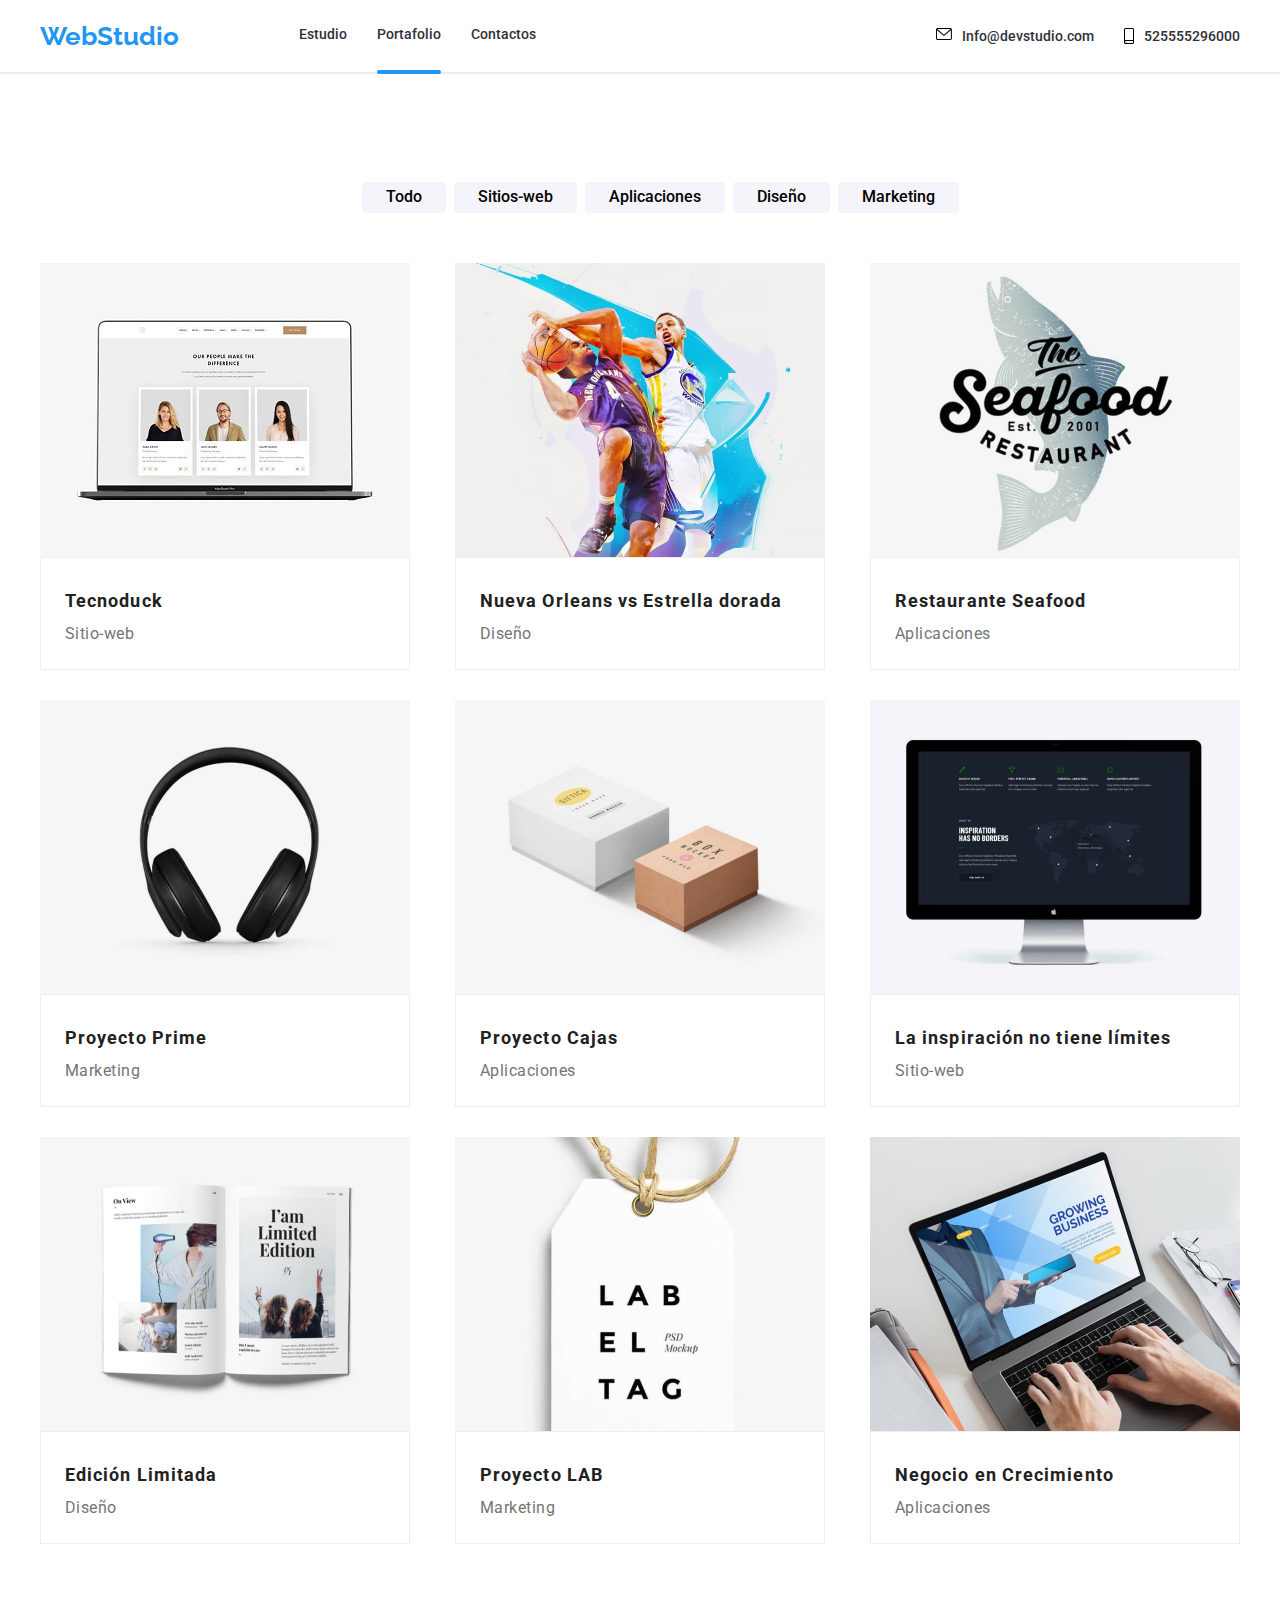
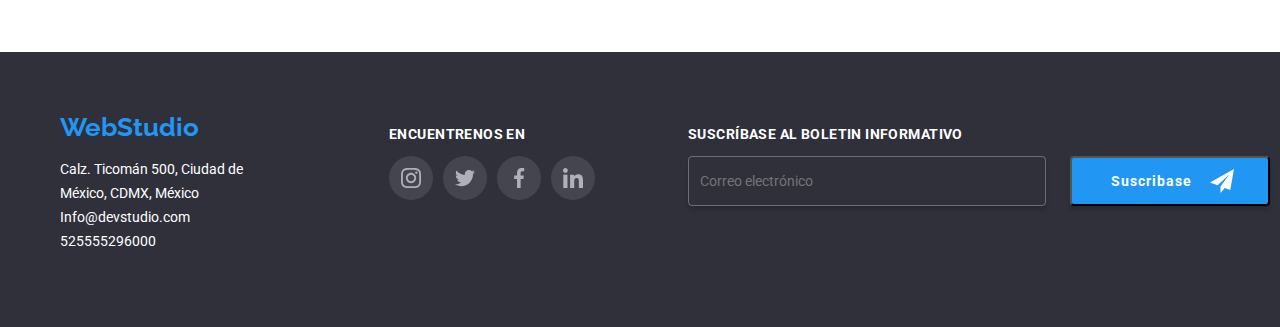
==== portafolio.html @ 66fce240 "actualiza6" ====
<!DOCTYPE html>
<html>
  <head>
    <link
      rel="stylesheet"
      href="https://cdnjs.cloudflare.com/ajax/libs/modern-normalize/2.0.0/modern-normalize.min.css"
    />

    <link rel="preconnect" href="https://fonts.googleapis.com" />
    <link rel="preconnect" href="https://fonts.gstatic.com" crossorigin />
    <link
      href="https://fonts.googleapis.com/css2?family=Raleway:wght@700&family=Roboto:wght@400;500;700;900&display=swap"
      rel="stylesheet"
    />

    <link rel="stylesheet" href="./css/styles.css" />

    <title>Portafolio</title>
  </head>
  <body>
    <header class="header">
      <div class="container container-header">
        <nav class="navigation">
          <a class="link-principal" href="./index.html"> WebStudio</a>
          <ul class="list">
            <li class="list-item">
              <a class="link" href="./index.html">Estudio</a>
            </li>
            <li class="list-item">
              <a class="link current" href="./portafolio.html">Portafolio</a>
            </li>
            <li class="list-item"><a class="link" href="*">Contactos</a></li>
          </ul>
        </nav>
        <ul class="nav_contact">
          <li class="list-item-icons">
            <svg class="icon" width="16" height="12">
              <use
                href="./images/iconss/symbol-defs.svg#icon-sobre-activable"
              ></use>
            </svg>

            <a class="link link_studio" href="mailto:info@devstudio.com"
              >Info@devstudio.com</a
            >
          </li>

          <li class="list-item-icons">
            <svg class="icon" width="10" height="16">
              <use
                href="./images/iconss/symbol-defs.svg#icon-telfono-inteligente"
              ></use>
            </svg>

            <a class="link" href="tel:+52 55 5529 6000"> 525555296000</a>
          </li>
        </ul>
      </div>
    </header>

    <main>
      <section class="filter section">
        <div class="container">
          <ul class="principal-buttons">
            <li><button class="buttons" type="button">Todo</button></li>
            <li><button class="buttons" type="button">Sitios-web</button></li>
            <li>
              <button class="buttons" type="button">Aplicaciones</button>
            </li>
            <li><button class="buttons" type="button">Diseño</button></li>
            <li><button class="buttons" type="button">Marketing</button></li>
          </ul>

          <ul class="img-container-portafolio">
            <li class="card2">
              <div class="card-image">
                <div class="card-emergent">
                  <p>
                    Tecnoduck es una plataforma de distribución de coronavirus
                    de última generación. Las compañías usan esta plataforma
                    para el espionaje digital y los ataques a los servidores
                    seguros de la competencia.
                  </p>
                </div>
                <img
                  class="img-portafolio"
                  src="./images/tecnoduck.jpg"
                  alt="tecnoduck"
                  width="370"
                />
              </div>

              <div class="cards-portafolio">
                <h3 class="titles-portafolio">Tecnoduck</h3>

                <p class="paragraphs-portafolio">Sitio-web</p>
              </div>
            </li>

            <li class="card2">
              <div class="card-image">
                <div class="card-emergent">
                  <p>
                    Tecnoduck es una plataforma de distribución de coronavirus
                    de última generación. Las compañías usan esta plataforma
                    para el espionaje digital y los ataques a los servidores
                    seguros de la competencia.
                  </p>
                </div>
                <img
                  class="img-portafolio"
                  src="./images/poster_nueva_orleans.jpg"
                  alt="Poster de nueva orleans"
                  width="370"
                />
              </div>
              <div class="cards-portafolio">
                <h3 class="titles-portafolio">
                  Nueva Orleans vs Estrella dorada
                </h3>
                <p class="paragraphs-portafolio">Diseño</p>
              </div>
            </li>

            <li class="card2">
              <div class="card-image">
                <div class="card-emergent">
                  <p>
                    Tecnoduck es una plataforma de distribución de coronavirus
                    de última generación. Las compañías usan esta plataforma
                    para el espionaje digital y los ataques a los servidores
                    seguros de la competencia.
                  </p>
                </div>
                <img
                  class="img-portafolio"
                  src="./images/restaurante_seafood.jpg"
                  alt="restaurante seafood"
                  width="370"
                />
              </div>
              <div class="cards-portafolio">
                <h3 class="titles-portafolio">Restaurante Seafood</h3>
                <p class="paragraphs-portafolio">Aplicaciones</p>
              </div>
            </li>

            <li class="card2">
              <div class="card-image">
                <div class="card-emergent">
                  <p>
                    Tecnoduck es una plataforma de distribución de coronavirus
                    de última generación. Las compañías usan esta plataforma
                    para el espionaje digital y los ataques a los servidores
                    seguros de la competencia.
                  </p>
                </div>
                <img
                  class="img-portafolio"
                  src="./images/proyecto_prime.jpg"
                  alt="Proyecto Prime"
                  width="370"
                />
              </div>
              <div class="cards-portafolio">
                <h3 class="titles-portafolio">Proyecto Prime</h3>
                <p class="paragraphs-portafolio">Marketing</p>
              </div>
            </li>

            <li class="card2">
              <div class="card-image">
                <div class="card-emergent">
                  <p>
                    Tecnoduck es una plataforma de distribución de coronavirus
                    de última generación. Las compañías usan esta plataforma
                    para el espionaje digital y los ataques a los servidores
                    seguros de la competencia.
                  </p>
                </div>
                <img
                  class="img-portafolio"
                  src="./images/proyecto_cajas.jpg"
                  alt="Proyecto Cajas"
                  width="370"
                />
              </div>
              <div class="cards-portafolio">
                <h3 class="titles-portafolio">Proyecto Cajas</h3>
                <p class="paragraphs-portafolio">Aplicaciones</p>
              </div>
            </li>

            <li class="card2">
              <div class="card-image">
                <div class="card-emergent">
                  <p>
                    Tecnoduck es una plataforma de distribución de coronavirus
                    de última generación. Las compañías usan esta plataforma
                    para el espionaje digital y los ataques a los servidores
                    seguros de la competencia.
                  </p>
                </div>
                <img
                  class="img-portafolio"
                  src="./images/la_inspiracion.jpg"
                  alt="La inspiración no tiene límites"
                  width="370"
                />
              </div>
              <div class="cards-portafolio">
                <h3 class="titles-portafolio">
                  La inspiración no tiene límites
                </h3>
                <p class="paragraphs-portafolio">Sitio-web</p>
              </div>
            </li>

            <li class="card2">
              <div class="card-image">
                <div class="card-emergent">
                  <p>
                    Tecnoduck es una plataforma de distribución de coronavirus
                    de última generación. Las compañías usan esta plataforma
                    para el espionaje digital y los ataques a los servidores
                    seguros de la competencia.
                  </p>
                </div>
                <img
                  class="img-portafolio"
                  src="./images/edicion_limitada.jpg"
                  alt="Edición Limitada"
                  width="370"
                />
              </div>
              <div class="cards-portafolio">
                <h3 class="titles-portafolio">Edición Limitada</h3>
                <p class="paragraphs-portafolio">Diseño</p>
              </div>
            </li>

            <li class="card2">
              <div class="card-image">
                <div class="card-emergent">
                  <p>
                    Tecnoduck es una plataforma de distribución de coronavirus
                    de última generación. Las compañías usan esta plataforma
                    para el espionaje digital y los ataques a los servidores
                    seguros de la competencia.
                  </p>
                </div>
                <img
                  class="img-portafolio"
                  src="./images/Proyecto_lab.jpg"
                  alt="Proyecto LAB"
                  width="370"
                />
              </div>
              <div class="cards-portafolio">
                <h3 class="titles-portafolio">Proyecto LAB</h3>
                <p class="paragraphs-portafolio">Marketing</p>
              </div>
            </li>

            <li class="card2">
              <div class="card-image">
                <div class="card-emergent">
                  <p>
                    Tecnoduck es una plataforma de distribución de coronavirus
                    de última generación. Las compañías usan esta plataforma
                    para el espionaje digital y los ataques a los servidores
                    seguros de la competencia.
                  </p>
                </div>
                <img
                  class="img-portafolio"
                  src="./images/Negocio_en_crecimiento.jpg"
                  alt="Negocio en Crecimiento"
                  width="370"
                />
              </div>
              <div class="cards-portafolio">
                <h3 class="titles-portafolio">Negocio en Crecimiento</h3>
                <p class="paragraphs-portafolio">Aplicaciones</p>
              </div>
            </li>
          </ul>
        </div>
      </section>
    </main>
    <footer class="footer1">
      <div class="container container-final">
        <div class="adress-icons">
          <a class="link-principal" href="./index.html"> WebStudio</a>

          <address class="address">
            <ul class="contacts-final">
              <li>
                <a
                  class="link2"
                  href="https://goo.gl/maps/sApscnZLmaC8KfHd9"
                  target="_blank"
                  rel="noopener noreferrer"
                  >Calz. Ticomán 500, Ciudad de México, CDMX, México
                </a>
              </li>
              <li>
                <a class="link2" href="mailto:info@devstudio.com"
                  >Info@devstudio.com</a
                >
              </li>
              <li>
                <a class="link2" href="tel:+52 55 5529 6000"> 525555296000</a>
              </li>
            </ul>
          </address>
        </div>
        <div class="container-footer">
          <h3 class="title-footer">ENCUENTRENOS EN</h3>
          <ul class="icons-footer">
            <li class="icons-items-fot">
              <svg class="icons-redes-fot" width="44" height="44">
                <use
                  href="./images/iconss/symbol-defs.svg#icon-instagram-2"
                  width="20"
                  height="20"
                ></use>
              </svg>
            </li>
            <li class="icons-items-fot">
              <svg class="icons-redes-fot" width="44" height="44">
                <use
                  href="./images/iconss/symbol-defs.svg#icon-twitter-1"
                  width="20"
                  height="20"
                ></use>
              </svg>
            </li>
            <li class="icons-items-fot">
              <svg class="icons-redes-fot" width="44" height="44">
                <use
                  href="./images/iconss/symbol-defs.svg#icon-facebook-1"
                  width="20"
                  height="20"
                ></use>
              </svg>
            </li>
            <li class="icons-items-fot">
              <svg class="icons-redes-fot" width="44" height="44">
                <use
                  href="./images/iconss/symbol-defs.svg#icon-linkedin-1"
                  width="20"
                  height="20"
                ></use>
              </svg>
            </li>
          </ul>
        </div>
        <div class="suscribete">
          <form class="suscripcion">
            <h3 class="title-footer">SUSCRÍBASE AL BOLETIN INFORMATIVO</h3>
            <label class="boletin">
              <input
                class="email"
                type="text"
                name="username"
                placeholder="   Correo electrónico"
              />
            </label>
            <button class="suscribase1" type="submit" width="200" height="50">
              Suscribase
              <svg class="icon-send" width="24" height="24">
                <use
                  href="./images/iconss/symbol-defs.svg#icon-enviar-cono"
                ></use>
              </svg>
            </button>
          </form>
        </div>
      </div>
    </footer>
  </body>
</html>
---- css/styles.css ----
:root {
  --primary-text-color: #757575;
  
  --logo-font: Raleway;
  --logo-color: #2196f3;
  --banner-background-color: #2f303a;
  --footer-text-color: #ffffff;
  --background-second-color: #F5F4FA;
  --border-header: #ececec;
  --font-weight-titles: 700;
  --cubic: cubic-bezier(0.4, 0, 0.2, 1);
  
}




body {

    font-family: 'roboto', sans-serif;
    color: #212121;
    font-size: 14px;
    font-weight: 400;
}




.container{
  width: 1200px;
  margin: auto;
  

  
}

.header{
  padding: 12px;
  border-bottom: 2px solid var(--border-header);
  
}


















.nav_contact {
  justify-content: space-between;
  color: var(--footer-text-color);
  line-height: 1.17;
  display: flex;
  list-style-type:none;
  align-items: center;
  
  padding: 0;
  font-weight: 500;
  position: relative;
}








.container-header{
  align-items: center;
  display: flex;
  justify-content: space-between;
  
}













.link {
  
  font-size: 14px;
  line-height: 1.17;
  text-decoration:none; 
  transition: color .250ms var(--cubic);
  color: var(--banner-background-color);

}

.link:hover {
  color: var(--logo-color);
  
}



.link:active {
  color: var(--logo-color);
}



 .link:focus {
  color: var(--logo-color);
}



.current::after {
  position:relative;
  content:"";
  display: block;
  left:0;
  bottom: -28px;
  
  width: 100%;
  height: 4px;
background-color: var(--logo-color);
border-radius: 2px;


    

}




.navigation{
  display: flex;
  justify-content: space-between;
  align-items: center;
}

.list-icons {
  display: flex;
  list-style-type:none;
  justify-content: space-between;
  
gap: 30px;
padding: 0;
}

.icons-introduction {


  align-items: center;

}

.list{
  justify-content: space-between;
  font-size: 14px;
  font-weight: 500;
  display: flex;
  list-style-type:none;
  align-items: flex-start;
gap: 30px;
padding: 0;

}





.section-list-item{
  font-size: 14px;
  text-align: left;
  
}

.container-subsection {
  width: 270px;
  
}


.sub-section1{
  list-style-type:none;
  line-height: 1.17;
  font-weight: var(--font-weight-titles);
  
}


.parr-section1{
  line-height: 1.71;
  color: var(--primary-text-color);
  
}

.parr-section3 {
  color:  var(--primary-text-color);
}


.link-principal {
  
    color: var(--logo-color);
    font-size: 26px
    ;
    line-height: 1.17;
    font-weight: var(--font-weight-titles);
    margin-right: 120px;
    text-decoration:none; 
  }
  
  .link-principal:hover {
    color: var(--logo-color);
  }

 
  
  .link-principal:active {
    color: blue;
  }

  .link-principal {

    font-family: var(--logo-font);
    position: relative;
}



.input-label {
  padding: 8px;
  border-radius: 4px;
border: 1px solid rgba(33, 33, 33, 0.20);
width: 448px;
height: 40px;
flex-shrink: 0;
padding-left: 42px;
cursor: pointer;
}

.input-label:hover{
  border-color: var(--logo-color);
  
}





.label-modal {
  display: flex;
  flex-direction: column;
  margin-bottom: 8px;
text-align: left;


  
}

.label-modal-check {

  
  flex-direction: column;
  margin-bottom: 8px;
text-align: left;
color: #757575;
cursor: pointer;
font-size: 14px;
font-style: normal;
font-weight: 400;
line-height: 24px; /* 171.429% */
letter-spacing: 0.42px;
}

.label-modal-check:before{
content: '';
top: 439px;
border:solid 1px var(--banner-background-color);
border-radius: 2px;
width: 17px;
height: 16px;

position:absolute;
left: 54px;
cursor: pointer;
}

[type="checkbox"]:checked + .label-modal-check::before {
border-color: var(--logo-color);
color: var(--logo-color);
content:url(/images/iconss/ícono\ revisado\ \(2\).svg);
background-color: var(--logo-color);
width: 17px;
height: 17px;
}




.coment-label{
  width: 448px;
height: 120px;
flex-shrink: 0;
border-radius: 4px;
border: 1px solid rgba(33, 33, 33, 0.20);
color: #75757580;
cursor: pointer;
font-size: 12px;
font-style: normal;
font-weight: 400;
line-height: normal;
letter-spacing: 0.12px;
padding-top: 12px;
    padding-bottom: 12px;
    padding-right: 16px;
    padding-left: 16px;


}


.coment-label:hover{
  border-color: var(--logo-color);
}


.casilla {
  justify-content: left;
}

.cuadro-casilla {
  width: 16px;
    height: 15px;
    border-top-width: 1px;
    border-radius: 1px;
    cursor: pointer;
}




.prueba1{
  border-color: #212121;
}



.icon-form-casilla{
 
  position: absolute;
    
cursor: pointer;
width: 16px;
height: 15px;
flex-shrink: 0;
padding-top: 1px;
    border-top-width: 1px;
    margin-top: 0px;
    top: 1px;
}

.icon-form-casilla:active {
  
  fill: var(--logo-color);
}


.icon-form {
  
position:absolute;
display: block;
margin-left: 12px;
margin-top: 11px;
bottom: auto;
margin-bottom: 11px;
cursor: pointer;
}

.icons-forms {
  position: relative;
  
}

.icon-forms:hover {
  color: var(--logo-color),
  color 250ms var(--cubic), fill 250ms var(--cubic);
}


[type="checkbox"]{display:none;}

.icons-check {
  position: relative;
  display: none;
}



.icon-check:hover {
  color: var(--logo-color),
  color 250ms var(--cubic), fill 250ms var(--cubic);
}


.icon-form:hover {
  fill: var(--logo-color);
  color: var(--logo-color),
  color 250ms var(--cubic), fill 250ms var(--cubic);
}



.button-modal {
  margin-top: 10px;
  padding: 12px 32px;
  border: none;
  border-radius: 4px;
  background-color: #2196f3;
  color: #fff;
  font-size: inherit;
  cursor: pointer;
  
}

.button-modal:hover,
.button-modal:focus {
  background-color: #1976d2;
  transition: background-color 250ms var(--cubic), color 250ms var(--cubic), fill 250ms var(--cubic);
}


.title-modal {

  color: #212121;
text-align: center;
margin-top: 0px;
font-size: 20px;
font-style: normal;
font-weight: 700;
line-height: normal;
letter-spacing: 0.6px;
}


.form-modal{
  margin-left: 40px;
  margin-right: 40px;
  
}




.comentarios {
  margin-bottom: 20px;

flex-shrink: 0;
}




.title1{
  justify-content: space-between;
    font-size: 44px;
    line-height: 1.17;
    font-weight: 900;
    text-align: center;
    color: var(--footer-text-color);
    margin:auto;
    margin-top: 0;
    width: 696px;
    margin-bottom: 30px;
}

.introduction{

  
  justify-content: space-between;
  
  background-image: linear-gradient(to right, rgba(47, 48, 58, 0.4), rgba(47, 48, 58, 0.4)),  url('../images/Imagen_fondo-principal.jpg');
  background-size: cover;
  max-width: 1600px;
  margin:auto;
 

  
  text-align: center;
 
  height: 600px;
  display: flex;
  align-items: center;
}


.section {
  padding-top: 94px ;
  padding-bottom: 94px;
}





.section-dedicamos{
  
  padding-top: 0;
}

.title2{
  
    font-size: 36px;
    line-height: 1.17;
    font-weight: var(--font-weight-titles);
    text-align: center;
}
.title3{
    font-size: 36px;
    line-height: 1.17;
    font-weight: var(--font-weight-titles);
    text-align: center;
}


.elements-icons {
  border-radius: 4px;
  background: #F5F4FA;
  padding-top: 25px;
  padding-bottom: 25px;
  padding-right: 100px;
  padding-left: 100px;
display: flex
;
gap: 30px;
width: 270px;
}



.img-container-work{
  justify-content: space-between;
  list-style-type:none;
  display: flex;
  gap: 30px;
  padding: 0%;
  
}

.list-item1 {

 
  display: flex;
  width: 370px;
  justify-content: center;
  background-color: #2a2a2a;
  background-image: url(..//images/first.jpg);
  color: #fff;
  text-align: center;
  background-position: center;
  padding-top: 224px;
  background-repeat: no-repeat;
  
}

.list-item2 {

  width: 370px;
  display: flex;
  
  justify-content: center;
  background-color: #2a2a2a;
  background-image: url(..//images/second.jpg);
  color: #fff;
  text-align: center;
  background-position: center;
  padding-top: 224px;
  background-repeat: no-repeat;
}

.list-item3 {

  width: 370px;
  display: flex;
  
  justify-content: center;
  background-color: #2a2a2a;
  background-image: url(..//images/tird.jpg);
  color: #fff;
  text-align: center;
  background-position: center;
  padding-top: 224px;
  background-repeat: no-repeat;
}

.titles-dedicamos {
  
  background: rgba(47, 48, 58, 0.80);
  padding-top: 27px;
    padding-bottom: 27px;
    padding-right: 79px;
    padding-left: 79px;
    margin-bottom: 0px;
    margin-top: 0px;
    text-align: center;
    color: var(--footer-text-color);
text-align: center;
font-family: Roboto;
font-size: 14px;
font-style: normal;
font-weight: 700;
line-height: normal;
letter-spacing: 0.42px;
text-transform: uppercase;
width: 370px;
}



.img-container-team{
  justify-content: space-between;
    line-height: 1.17;
    list-style-type:none;
    display: flex;
    gap: 30px;
    text-align: center;
padding: 0%;

}


.titles-our-team {
  font-weight: 500;
}

.section-our-team{
    font-size: 16px;
    background-color: var(--background-second-color)
    
}
 
.little-icons{
  list-style-type: none;
  display: flex;
  gap: 10px;
  padding: 0;
  padding-right: 32px;
  padding-left: 32px;
  padding-bottom: 30px;
  
}

.card{

  background-color: var(--footer-text-color);
}



.icons-items {
  
  border-radius: 50%;
  width: 44px;
  height: 44px;
  transition: background-color 250ms var(--cubic), color 250ms var(--cubic), fill 250ms var(--cubic);
}






.icons-redes{
 
 gap: 10px;
  display: flex;
  padding: 12px;
  cursor: pointer;
  fill: #AFB1B8;
  
  
  justify-content: center;
  
}


.icons-items:hover{
  background-color: var(--logo-color);
  
}

.icons-redes:hover {
  fill: var(--footer-text-color);
}


.card{
  box-shadow: 0px 2px 1px 0px rgba(0, 0, 0, 0.20), 0px 1px 1px 0px rgba(0, 0, 0, 0.14), 0px 1px 3px 0px rgba(0, 0, 0, 0.12);
  border-radius: 0px 0px 4px 4px;
}





.regular-icons{
 
  border-radius: 4px;
border: 1px solid #AFB1B8;
padding-top: 14.1px;
    padding-bottom: 14.1px;
    padding-right: 32px;
    padding-left: 32px;
    fill: #AFB1B8;
    cursor: pointer;
    transition: fill 250ms var(--cubic), color 250ms var(--cubic) ;
}


.prueba:hover{
  fill: var(--logo-color);
  color: var(--logo-color);
}






.link_studio {
  margin-right: 30px;
 
}




.list-item-icons {
  cursor: pointer;
  
  
  display: inherit;
}

.list-item-icons:hover {
  fill: var(--logo-color);
  color: var(--logo-color);
}

.icon {
  flex-shrink: 0;
  margin-right: 10px;
  transition: color .250ms var(--cubic);
}





  .card-clients:hover{
    
    border: var(--logo-color);
  }
  
  .regular-icons:hover {
    fill: var(--logo-color);
    border-color: var(--logo-color);
  }


  .card-emergent{
    position: absolute;
   
   
   margin: 0;
    height: 295px;
    width: 370px;
    background: rgba(33, 150, 243, 0.9);
    padding: 63px 24px;
    letter-spacing: 0.54px;
    color: var(--footer-text-color);
    transform: translateY(100%);
    transition: transform 250ms ease;
    transition-timing-function: cubic-bezier(0.4, 0, 0.2, 1);
    
  }

  .card2 {
    width: 370px;
    padding: 0%;
    
    
  }
  
  .cards-portafolio {width: 370px;
    
    flex-shrink: 0;
    border: 1px solid #EEE;
    background: #FFF;
    display: block;
    
  
  }
  .card2:hover{
    border: 1px solid #EEE;
    background: #FFF;
    box-shadow: 1px 4px 6px 0px rgba(0, 0, 0, 0.16), 0px 4px 4px 0px rgba(0, 0, 0, 0.06), 0px 1px 1px 0px rgba(0, 0, 0, 0.12);
  cursor: pointer;
  }

  .card2:hover .card-emergent{
    transform: translateY(0%);
  }


.card-image {
  position: relative;
  overflow: hidden;
  
}


    

  .img-portafolio{
    display: block;
    
  }




  .titles-portafolio{
    font-size: 18px;
    
    font-weight: var(--font-weight-titles);
    text-align: left;
    padding-right: 24px;
    padding-left: 24px;
    padding-top: 20px;
    margin-bottom: 0px;
    margin-top: 5px;
    
    line-height: 36px; /* 200% */
letter-spacing: 1.08px;

}
.paragraphs-portafolio{
    font-size: 16px;
    
  color: var(--primary-text-color);
    text-align: left;
    padding-right: 24px;
    padding-left: 24px;
    padding-bottom: 20px;
    margin-top: 0px;
    margin-bottom: 0px;
    line-height: 30px; /* 187.5% */
letter-spacing: 0.48px;
}



.principal-buttons{
  display: flex;
 
  justify-content: center;
  
  list-style: none;
  gap:8px;
}

 

  .our-service {
    color: var(--background-second-color);
    font-size: 16px;
    cursor: pointer;
    line-height: 1.87;
    font-weight: var(--font-weight-titles);
    background: var(--logo-color);
    border-radius: 4px;
    border: none;
    margin-bottom: 30px;
padding: 10px 32px;

  }
  
  .our-service:hover {
    color: blue;
    text-align: center;
  }

  .our-service {
    color: var(--footer-text-color);
    text-align: center;
    transition: color .250ms var(--cubic);
  }
  
  .our-service:active {
    color: blue;
    text-align: center;
  }

.close-modal{
  border-radius: 50%;
  padding-top: 6px;
  margin-left: 486px;
  margin-right: 8px;
  margin-top: 8px;
  cursor: pointer;
  border-color: rgba(0, 0, 0, 0.10);
  transition: background-color 250ms var(--cubic), color 250ms var(--cubic), fill 250ms var(--cubic);
}

  .close-modal :hover {fill: var(--logo-color);
  }


.casilla-select{
  text-align: left;
  padding-left: 36px;
}

.icon-close{
  
  color: #212121;
 
flex-shrink: 0;
}


.backdrop {
  position: fixed;
  left: 0;
  top: 0;
  width: 100%;
  height: 100vh;
  background-color: rgba(0, 0, 0, .5);
  opacity: 1;
  visibility: visible;
  transition: opacity 250ms var(--cubic), visibility 250ms var(--cubic);
}

.modal{
  
  top: 50%;
  left: 50%;
  width: 528px;
  height: 581px;
  border-radius: 4px;
  background: var(--footer-text-color);
  box-shadow: 0px 2px 1px 0px rgba(0, 0, 0, 0.20), 0px 1px 1px 0px rgba(0, 0, 0, 0.14), 0px 1px 3px 0px rgba(0, 0, 0, 0.12);
  position: absolute;
  top: 50%;
  left: 50%;
  transform: translate(-50%, -50%);

}

.is-hidden{
  visibility: hidden;
  opacity: 0;
  pointer-events: none;
}



  .buttons {
    
    cursor: pointer;
    text-align: center;
    background: var(--background-second-color);
    border-radius: 4px;
    border: none;
    padding: 6px 24px;
    font-size: 16px;
    font-weight: 500;
    transition: background-color 250ms var(--cubic), color 250ms var(--cubic);
    
  }
  
.buttons:hover,
.buttons:focus,
  .buttons:active{
    background-color: var(--logo-color);
    color: var(--background-second-color);
    box-shadow: 0px 2px 2px 0px rgba(0, 0, 0, 0.12), 0px 1px 2px 0px rgba(0, 0, 0, 0.08), 0px 3px 1px 0px rgba(0, 0, 0, 0.10);
  }



.img-container-portafolio{
  padding: 0%;
  list-style-type: none;
  margin-top: 50px;
  
  display: flex;
  flex-wrap: wrap;
  
  
  text-align: center;
  justify-content: space-between;

  padding-top: 0;
  gap: 30px;

}



.title-footer{
  color: #FFF;
font-family: Roboto;
font-size: 14px;
font-style: normal;
font-weight: 700;
line-height: normal;
letter-spacing: 0.42px;
text-transform: uppercase;


}
.icons-footer{
  
  list-style-type: none;
  display: flex;
  gap: 10px;
  padding: 0;
  padding-right: 0px;
  padding-left: 0px;
  padding-bottom: 30px;

}

.container-footer{
  margin-right: 93px;
  width: 206px;
height: 80px;
  margin-left: 70px;
}


  .footer1{
    
    line-height: 1.71;
    
    background: #2F303A;
    text-align: left;
    padding: 60px;
     
}



.contacts-final{

  list-style-type:none;
  padding: 0%;
  font-style: normal;
  width: 231px;
height: 95px;
}

.link2 {
  color:var(--footer-text-color);
  font-size: 14px;
  line-height: 1.17;
  text-decoration:none;
  transition: color .250ms var(--cubic);
}

.link2:hover {
  color: var(--logo-color);
}



.link2:active {
  color: var(--logo-color);
}



 .link2:focus {
  color: var(--logo-color);
}
.container-final{
  
  display: flex;
}

.clients-regular{

padding-top: 59;
}

.clients-regular-title{
  color: #212121;
text-align: center;
margin-top: 59px;
font-size: 36px;
font-style: normal;
font-weight: var(--font-weight-titles);
line-height: normal;
letter-spacing: 1.08px;
}

.regulars{
  justify-content: space-between;
  list-style: none;
  display: flex;
  gap: 30px;
  padding-left: 0px;
  margin-bottom: 151px;
 
}



.icons-items-fot {
  
  border-radius: 50%;
  width: 44px;
  height: 44px;
  background-color: rgba(255, 255, 255, 0.10);
  transition: background-color 250ms var(--cubic), color 250ms var(--cubic), fill 250ms var(--cubic);
}






.icons-redes-fot{
 
 gap: 10px;
  display: flex;
  padding: 12px;
  cursor: pointer;
  fill: #AFB1B8;
  
  
  justify-content: center;
}


.icons-items-fot:hover{
  background-color: var(--logo-color);
}

.icons-redes-fot:hover {
  fill: var(--footer-text-color);
}

.suscribete {
  
  
  
  color: var(--footer-text-color);
}



.email {
  margin-right: 12px;
  width: 358px;
height: 50px;
flex-shrink: 0;
  border-radius: 4px;
border: 1px solid rgba(255, 255, 255, 0.30);
background: rgba(33, 150, 243, 0.00);
box-shadow: 0px 4px 4px 0px rgba(0, 0, 0, 0.15);
}


.suscribase1{
  position: absolute;
  margin-left: 12px;
  cursor: pointer;
  width: 200px;
height: 50px;
flex-shrink: 0;
  border-radius: 4px;
background:var(--logo-color);
box-shadow: 0px 4px 4px 0px rgba(0, 0, 0, 0.15);
color: var(--footer-text-color);
text-align: left;

padding-left: 39px;
font-style: normal;
font-weight: 700;
line-height: 30px; /* 187.5% */
letter-spacing: 0.96px;

}

.suscribase1:hover{
  background-color: #1976d2;
  transition: background-color 250ms var(--cubic), color 250ms var(--cubic), fill 250ms var(--cubic);
}

.icon-send {
  position: absolute;
  top: 0px;
    padding-left: 0px;
    margin-left: 18px;
    
    margin-top: 11px;
    bottom: auto;
    margin-bottom: 11px;
    fill: var(--footer-text-color);
}
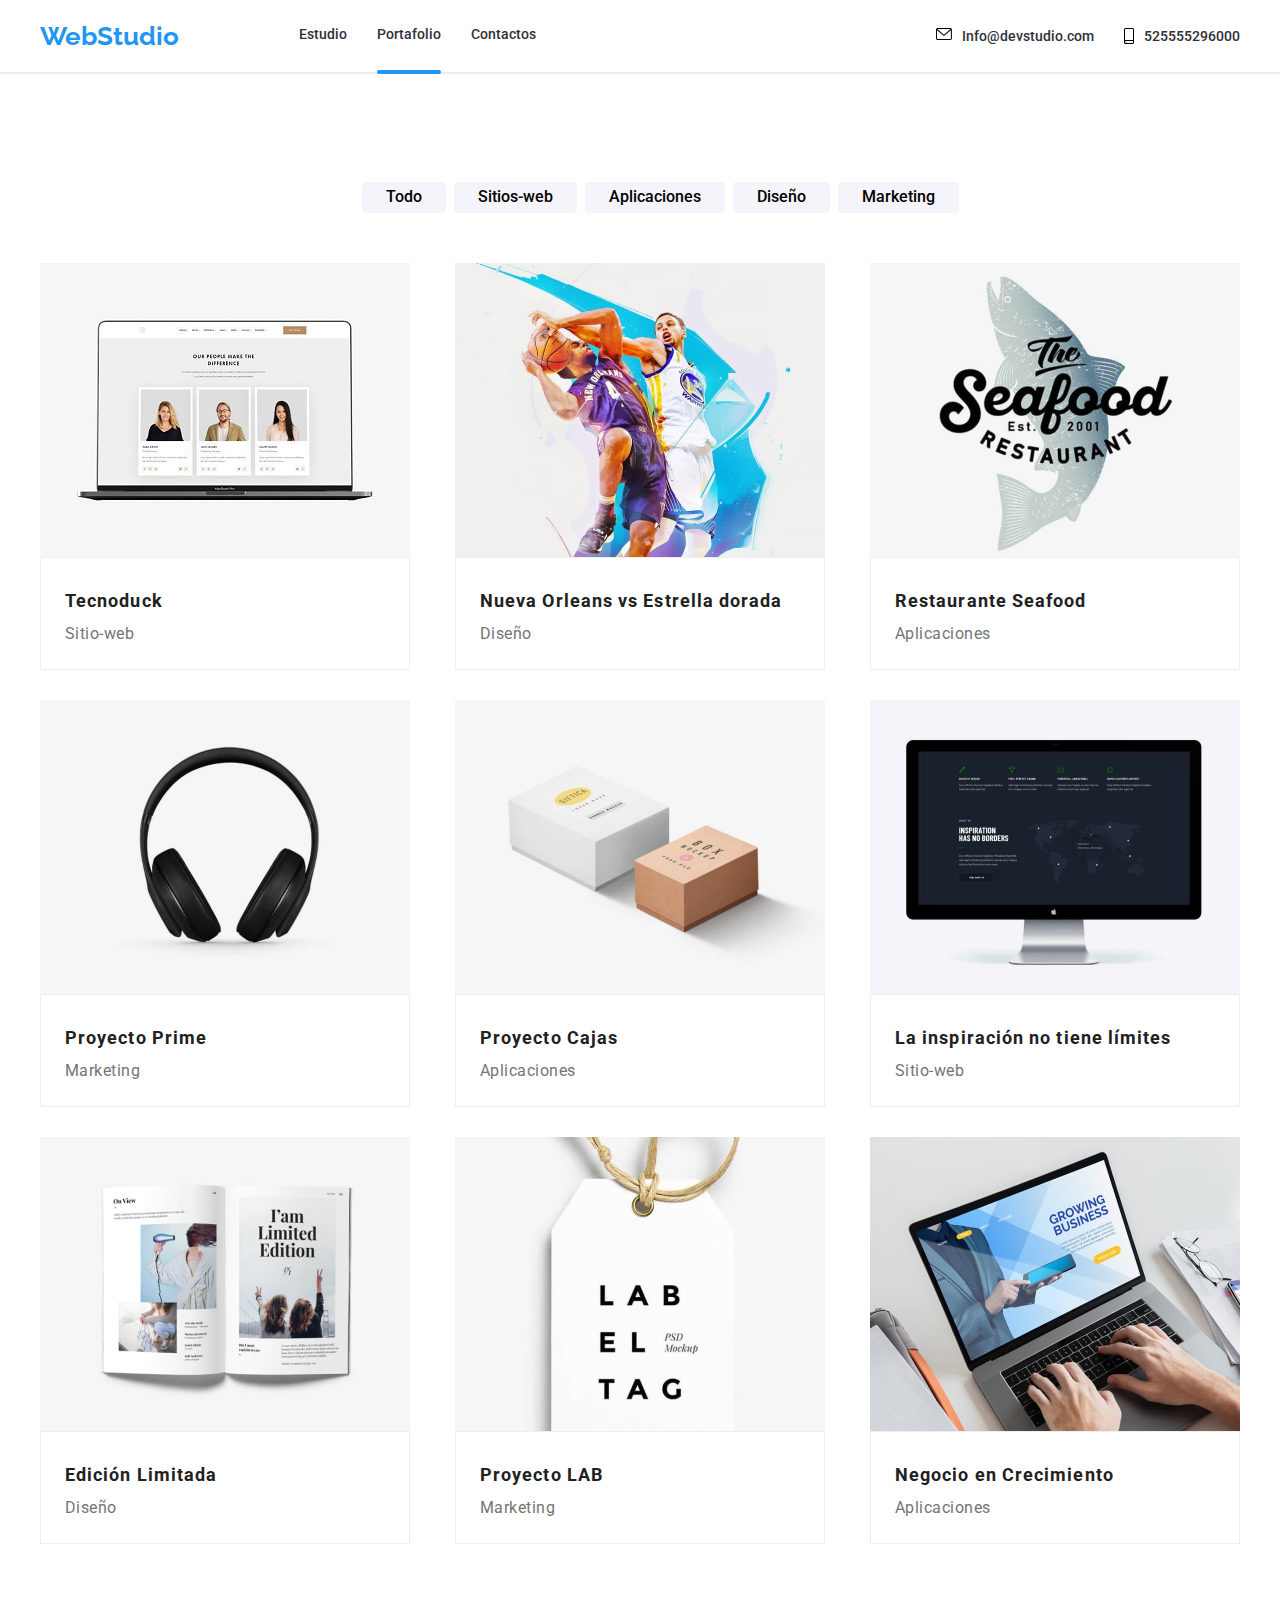
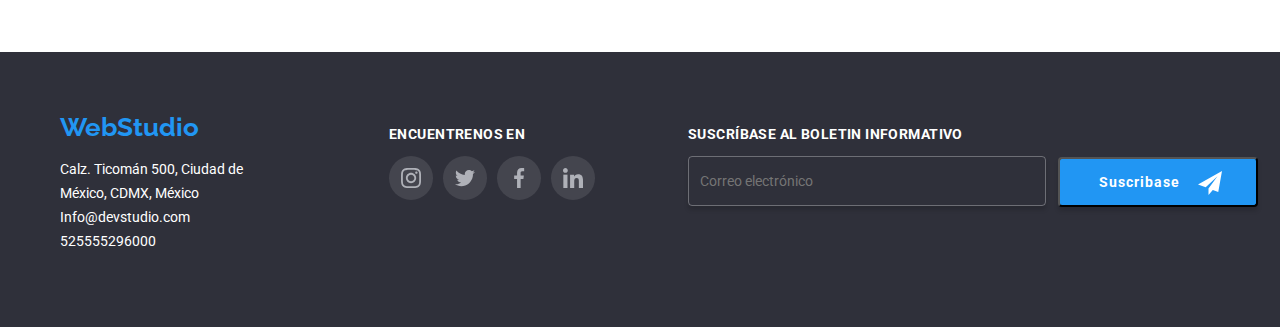
==== commit 555d25c4: "act6" ====
--- a/portafolio.html
+++ b/portafolio.html
@@ -367,15 +367,15 @@
                 placeholder="   Correo electrónico"
               />
             </label>
-            <button class="suscribase1" type="submit" width="200" height="50">
-              Suscribase
-              <svg class="icon-send" width="24" height="24">
-                <use
-                  href="./images/iconss/symbol-defs.svg#icon-enviar-cono"
-                ></use>
-              </svg>
-            </button>
           </form>
+          <button class="suscribase1" type="submit" width="200" height="50">
+            Suscribase
+            <svg class="icon-send" width="24" height="24">
+              <use
+                href="./images/iconss/symbol-defs.svg#icon-enviar-cono"
+              ></use>
+            </svg>
+          </button>
         </div>
       </div>
     </footer>
--- a/css/styles.css
+++ b/css/styles.css
@@ -306,10 +306,11 @@
 [type="checkbox"]:checked + .label-modal-check::before {
 border-color: var(--logo-color);
 color: var(--logo-color);
-content:url(/images/iconss/ícono\ revisado\ \(2\).svg);
+background-image: url('../images/iconss/icon-check.svg');
 background-color: var(--logo-color);
 width: 17px;
 height: 17px;
+margin:auto;
 }
 
 
@@ -936,7 +937,8 @@
 
 .casilla-select{
   text-align: left;
-  padding-left: 36px;
+  padding-left: 40px;
+  align-items: normal;
 }
 
 .icon-close{
@@ -1172,7 +1174,7 @@
 
 .suscribete {
   
-  
+  display: flex;
   
   color: var(--footer-text-color);
 }
@@ -1192,8 +1194,10 @@
 
 
 .suscribase1{
-  position: absolute;
-  margin-left: 12px;
+  margin-top: 45px;
+  margin-left: 0px;
+
+  display: flex;
   cursor: pointer;
   width: 200px;
 height: 50px;
@@ -1207,7 +1211,7 @@
 padding-left: 39px;
 font-style: normal;
 font-weight: 700;
-line-height: 30px; /* 187.5% */
+line-height: 45px; /* 187.5% */
 letter-spacing: 0.96px;
 
 }
@@ -1218,7 +1222,7 @@
 }
 
 .icon-send {
-  position: absolute;
+  
   top: 0px;
     padding-left: 0px;
     margin-left: 18px;
